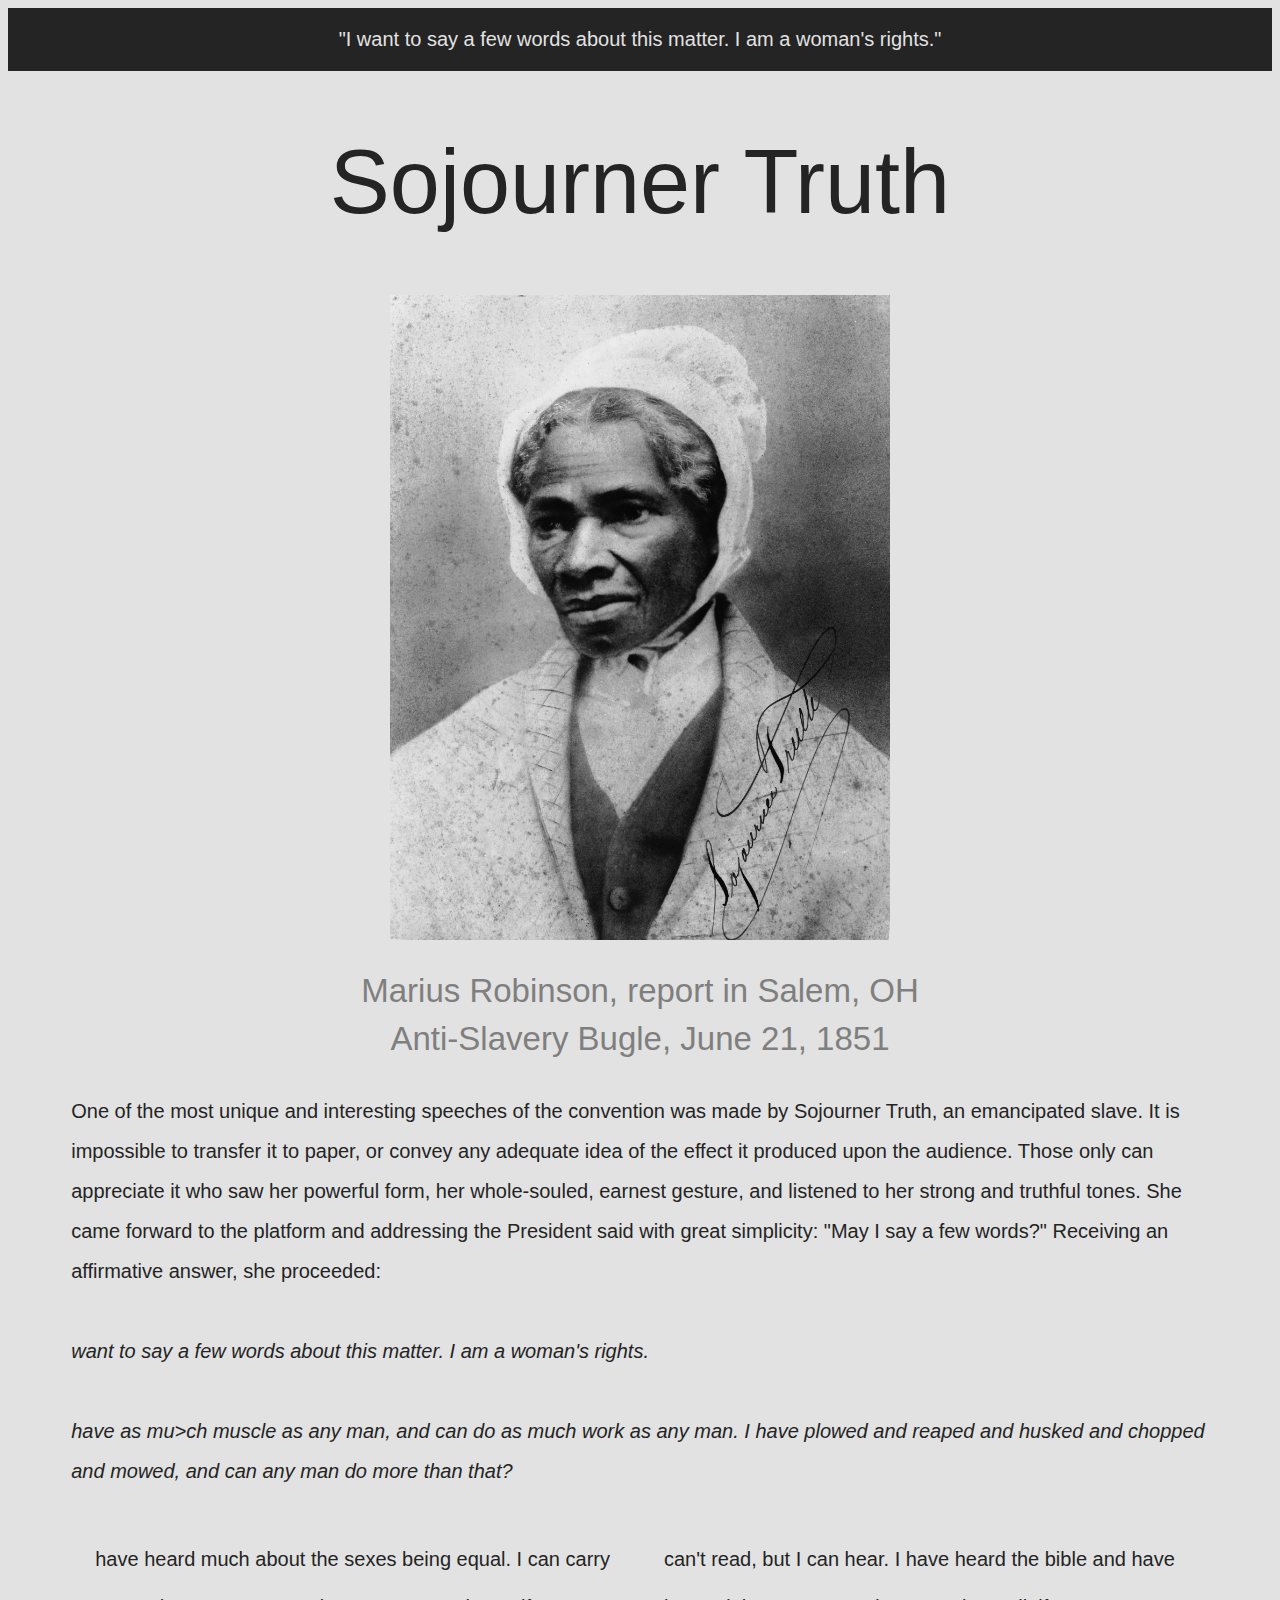
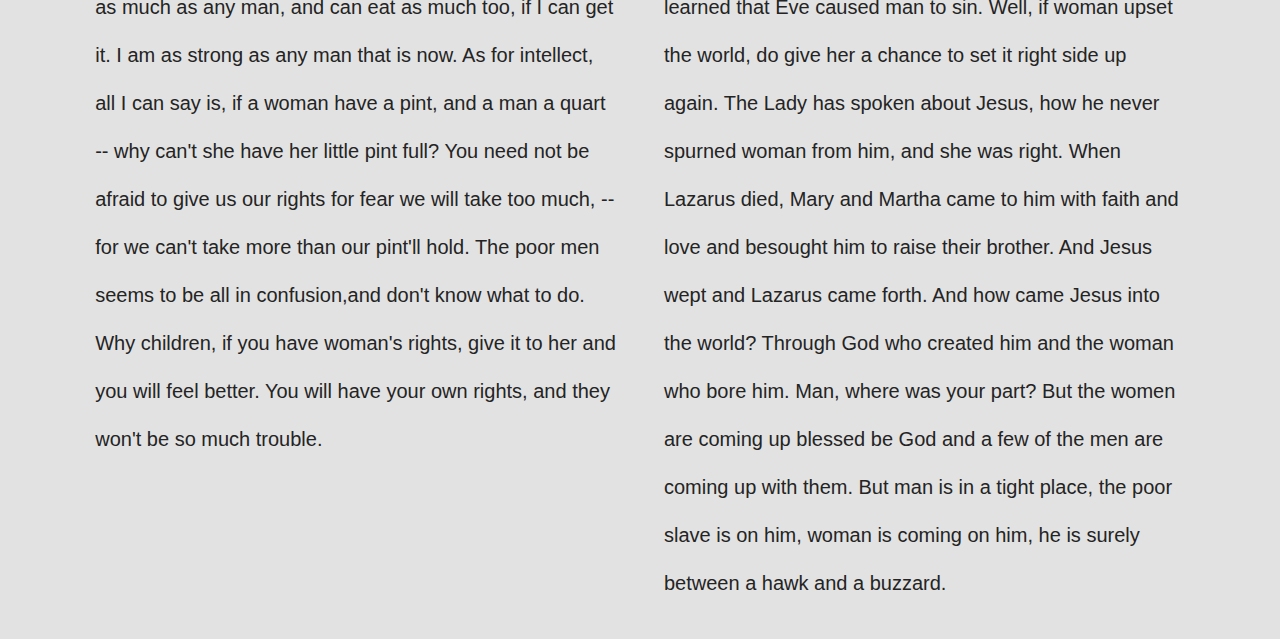
==== index.html @ 69feef48 "update" ====
<!DOCTYPE html>
<html lang="en">
	<head>
		<meta charset="UTF-8">
		<meta name="viewport" content="width=device-width, initial-scale=1.0">
		<title>Sojouner Truth Speech</title>
		<link href="https://fonts.googleapis.com/css?family=Cormorant+Garamond:700i|Fira+Sans" rel="stylesheet">
		<link rel="stylesheet" href="style.css">
	</head>
	<body>
		<div class = "top"> 
			<h3>"I want to say a few words about this matter. 
				I am a woman's rights."</h3>
			</div>
		<main>

			<h1>Sojourner Truth</h1>

			<img src="images/myimage.jpg" alt ="Sojourner Truth picture" width ="500" class = "center">
			<h2>Marius Robinson, report in Salem, OH <br>
				Anti-Slavery Bugle, June 21, 1851</h2>
				<p>One of the most unique and interesting speeches of the convention was made by Sojourner Truth, an emancipated slave. It is impossible to transfer it to paper, or convey any adequate idea of 
					the effect it produced upon the audience. Those only can appreciate it who saw her powerful form, her whole-souled, earnest gesture, and listened to her strong and truthful tones. She came 
					forward to the platform and addressing the President said with great simplicity: "May I say a few words?" Receiving an affirmative answer, she proceeded:<br>
			<br>
					<em> want to say a few words about this matter. I am a woman's rights.</em><br>		
					<br>
					<em> have as mu>ch muscle as any man, and can do as much work as any man. I have plowed and reaped and husked and chopped and mowed, and can any man do more than that?</em></p>
			<div class = "col">
				<p>have heard much about the sexes being equal. I can carry as much as any man, and can eat as much too, if I can get it. I am as strong as any man that is now. As for intellect, all I can say is, 
					if a woman have a pint, and a man a quart -- why can't she have her little pint full? You need not be afraid to give us our rights for fear we will take too much, -- for we can't take more than 
					our pint'll hold. The poor men seems to be all in confusion,and don't know what to do. Why children, if you have woman's rights, give it to her and you will feel better. You will have your own rights, 
					and they won't be so much trouble.	</p>

			
					<p>can't read, but I can hear. I have heard the bible and have learned that Eve caused man to sin. Well, if woman upset the world, do give her a chance to set it right side up again. The Lady has spoken about Jesus, 
					how he never spurned woman from him, and she was right. When Lazarus died, Mary and Martha came to him with faith and love and besought him to raise their brother. And Jesus wept and Lazarus came forth. And how came Jesus into the world? Through God who created him and the woman who bore him. Man, where was your part? But the women are coming up blessed be God and a few of the men are coming up with them. But man is in a tight place, the poor slave is on him, 
					woman is coming on him, he is surely between a hawk and a buzzard.
				</p>
			</div>
			</main>
		</body>
	</html>
---- style.css ----
body {
	font-Family: 'Frank Ruhl Libre', Sans-Serif;
	font-size: 20px;
	font-weight:lighter;
	background-color: rgb(226, 226, 226);
	margin: 22;
	vertical-align: baseline;
}

h1, h2, h3{
	Font-Family: 'Raleway', Sans-Serif;
	color: rgb(127, 127, 127);
	margin: 24;

}

h1 {
	font-size: 90px;
	text-align: center;
	font-weight:lighter;
	color:rgb(36, 36, 36);
}

h2 {
	font-size: 33px;
	font-weight:normal;
	text-align: center;
	line-height: 48px;
}

h3 {
	font-size: 20px;
	text-align: center;
	text-orientation: mixed;
	font-weight:lighter;
	color: rgb(226, 226, 226);
}
p {
	line-height: 40px;
	margin: 24;
	color:rgb(36, 36, 36);

}

main {
	width: 90%;
	margin-left:auto;
	margin-right:auto;
}

.center {
	display: block; 
	margin-left: auto;
	margin-right: auto;
	}

.top{
	background-color:rgb(36, 36, 36);
	overflow: hidden;
	position: sticky;
	top: 0; 
	left: 0;
	right: 0;
	width: 100% 
	}

.col {
	display: flex;
	}
	
.col p {
	margin:24px;
	line-height: 48px;
	}

.col p:nth-child(1) {
	flex: 100%;
	}

.col p:nth-child(2) {
	flex: 100%;
	}
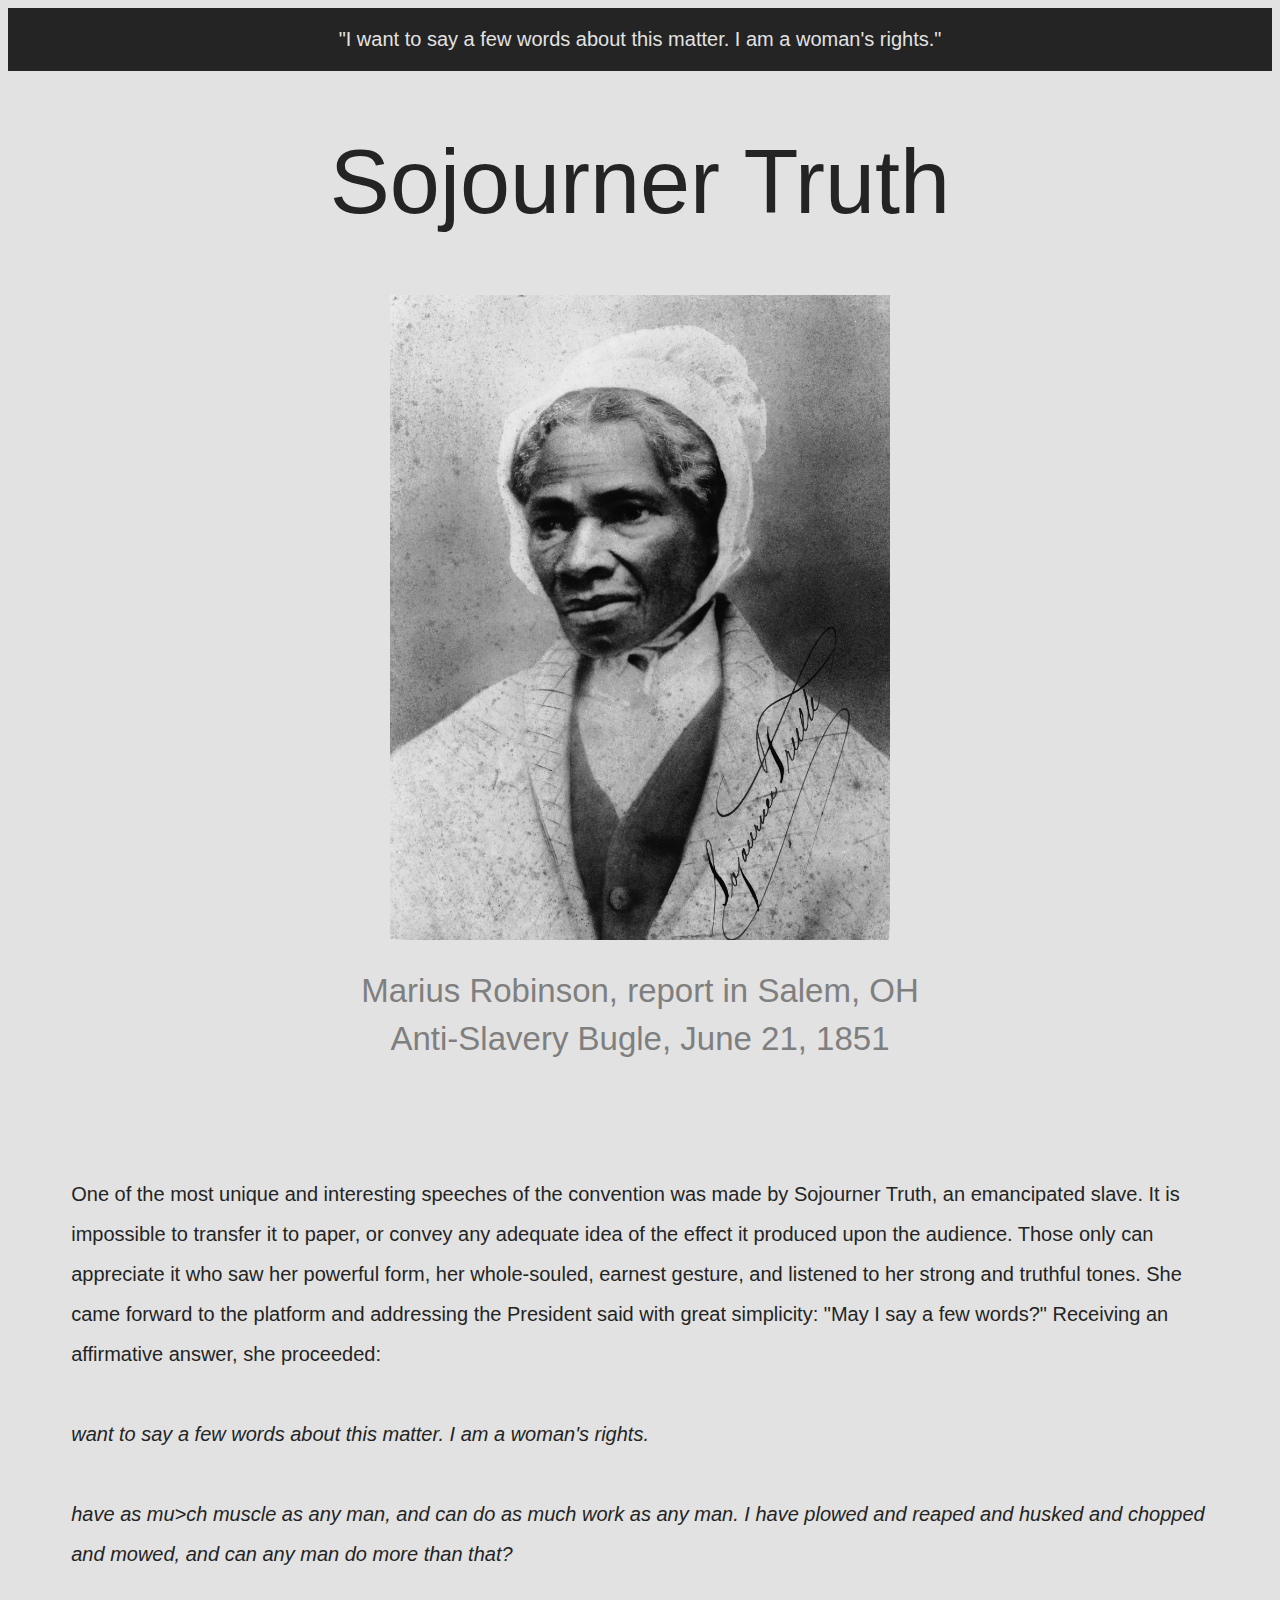
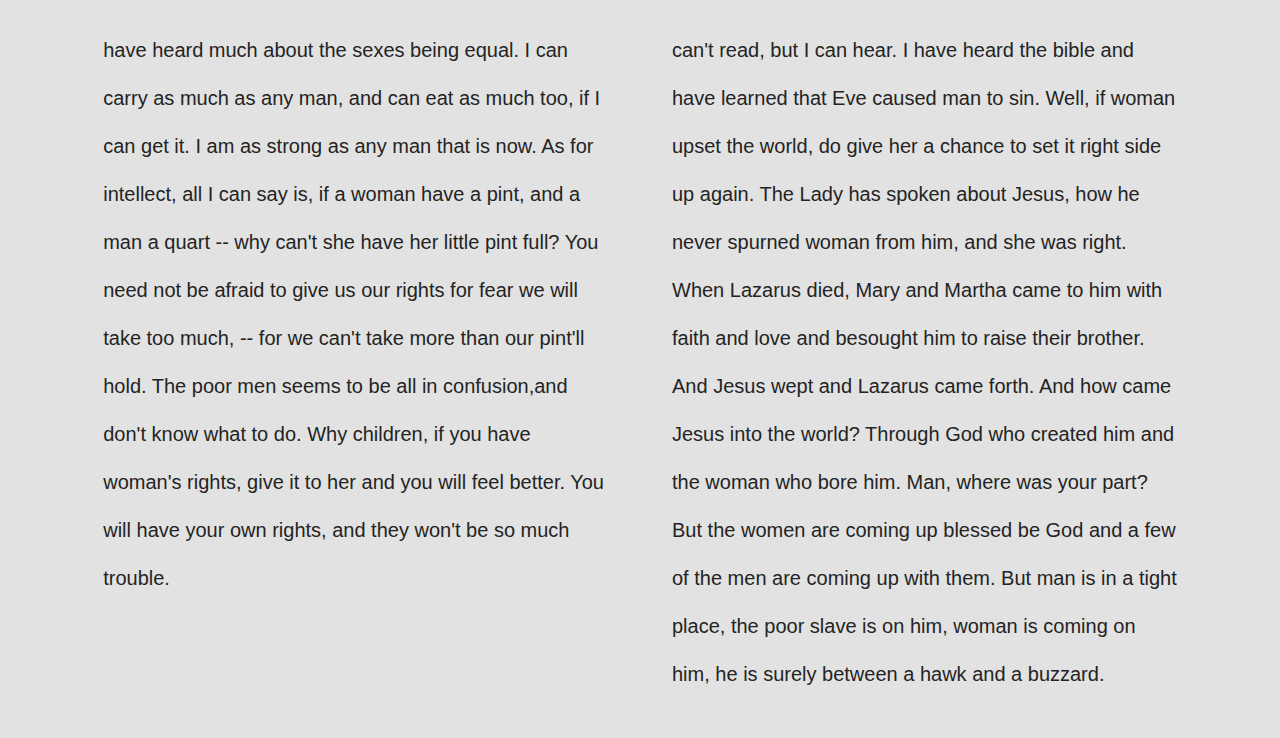
==== commit 632689c2: "added button" ====
--- a/index.html
+++ b/index.html
@@ -18,8 +18,9 @@
 
 			<img src="images/myimage.jpg" alt ="Sojourner Truth picture" width ="500" class = "center">
 			<h2>Marius Robinson, report in Salem, OH <br>
-				Anti-Slavery Bugle, June 21, 1851</h2>
-				<p>One of the most unique and interesting speeches of the convention was made by Sojourner Truth, an emancipated slave. It is impossible to transfer it to paper, or convey any adequate idea of 
+				Anti-Slavery Bugle, June 21, 1851</h2><br>
+
+				<p><br>One of the most unique and interesting speeches of the convention was made by Sojourner Truth, an emancipated slave. It is impossible to transfer it to paper, or convey any adequate idea of 
 					the effect it produced upon the audience. Those only can appreciate it who saw her powerful form, her whole-souled, earnest gesture, and listened to her strong and truthful tones. She came 
 					forward to the platform and addressing the President said with great simplicity: "May I say a few words?" Receiving an affirmative answer, she proceeded:<br>
 			<br>
--- a/style.css
+++ b/style.css
@@ -5,17 +5,30 @@
 	font-size: 20px;
 	font-weight:lighter;
 	background-color: rgb(226, 226, 226);
-	margin: 22;
+	margin: 24;
 	vertical-align: baseline;
 }
 
-h1, h2, h3{
+h1, h2, h3, a{ 
 	Font-Family: 'Raleway', Sans-Serif;
 	color: rgb(127, 127, 127);
 	margin: 24;
 
+
 }
-
+a{
+	text-decoration: none;	
+	text-align: center;
+	border: 1px;
+	color: rgb(36, 36, 36);
+	border-style: solid;
+	border-color: rgb(36, 36, 36);
+	padding: 15px 32px;
+	bottom: 50;
+	float: center;
+	border-radius: 8px;
+}	
+	
 h1 {
 	font-size: 90px;
 	text-align: center;
@@ -71,7 +84,7 @@
 	}
 	
 .col p {
-	margin:24px;
+	margin:32px;
 	line-height: 48px;
 	}
 
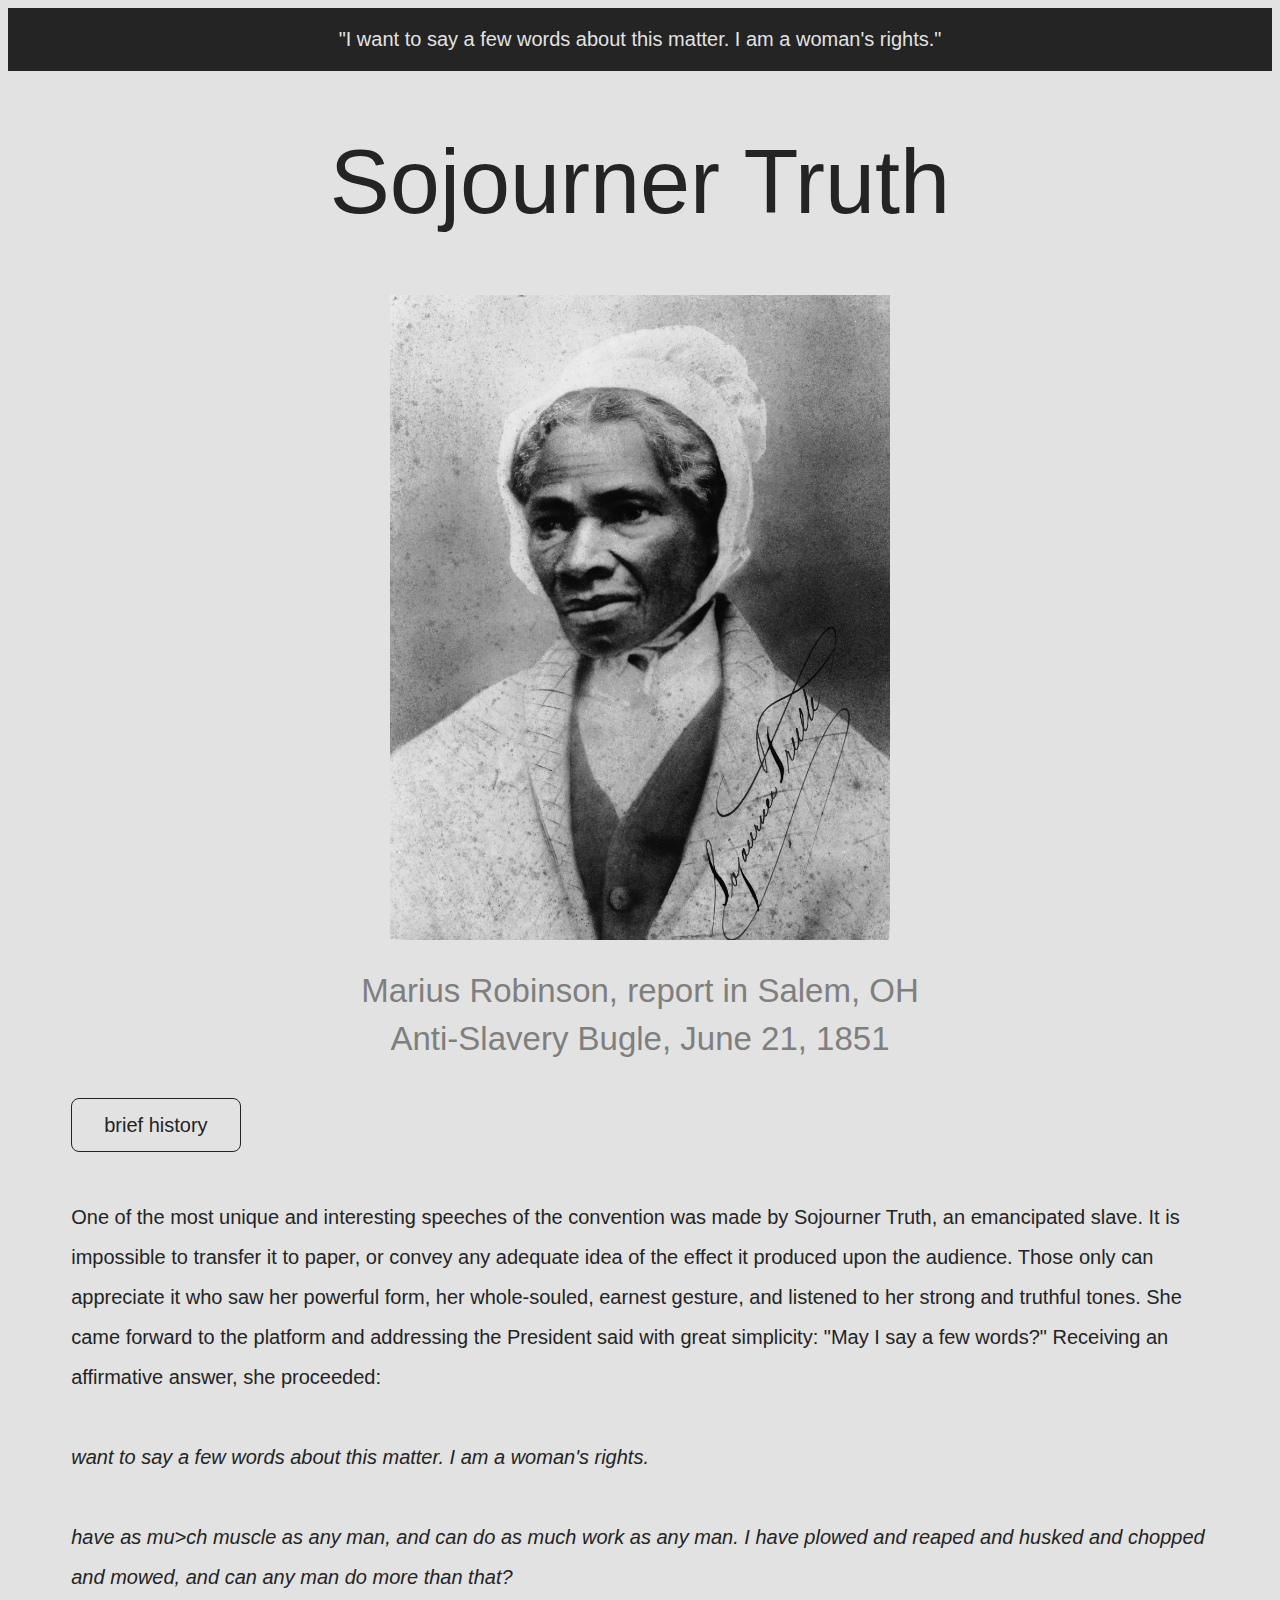
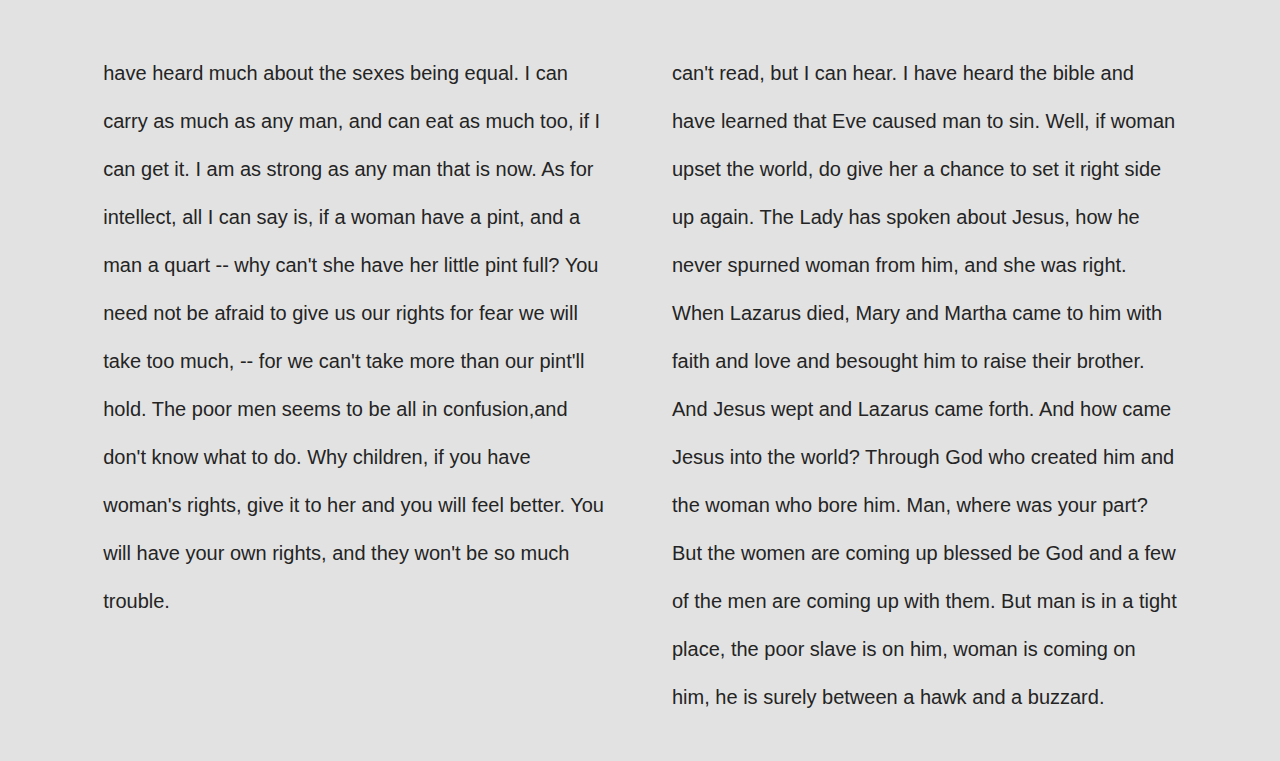
==== commit e48577d6: "Update index.html" ====
--- a/index.html
+++ b/index.html
@@ -19,6 +19,8 @@
 			<img src="images/myimage.jpg" alt ="Sojourner Truth picture" width ="500" class = "center">
 			<h2>Marius Robinson, report in Salem, OH <br>
 				Anti-Slavery Bugle, June 21, 1851</h2><br>
+
+				<a href="https://www.womenshistory.org/education-resources/biographies/sojourner-truth">brief history</a>
 
 				<p><br>One of the most unique and interesting speeches of the convention was made by Sojourner Truth, an emancipated slave. It is impossible to transfer it to paper, or convey any adequate idea of 
 					the effect it produced upon the audience. Those only can appreciate it who saw her powerful form, her whole-souled, earnest gesture, and listened to her strong and truthful tones. She came 
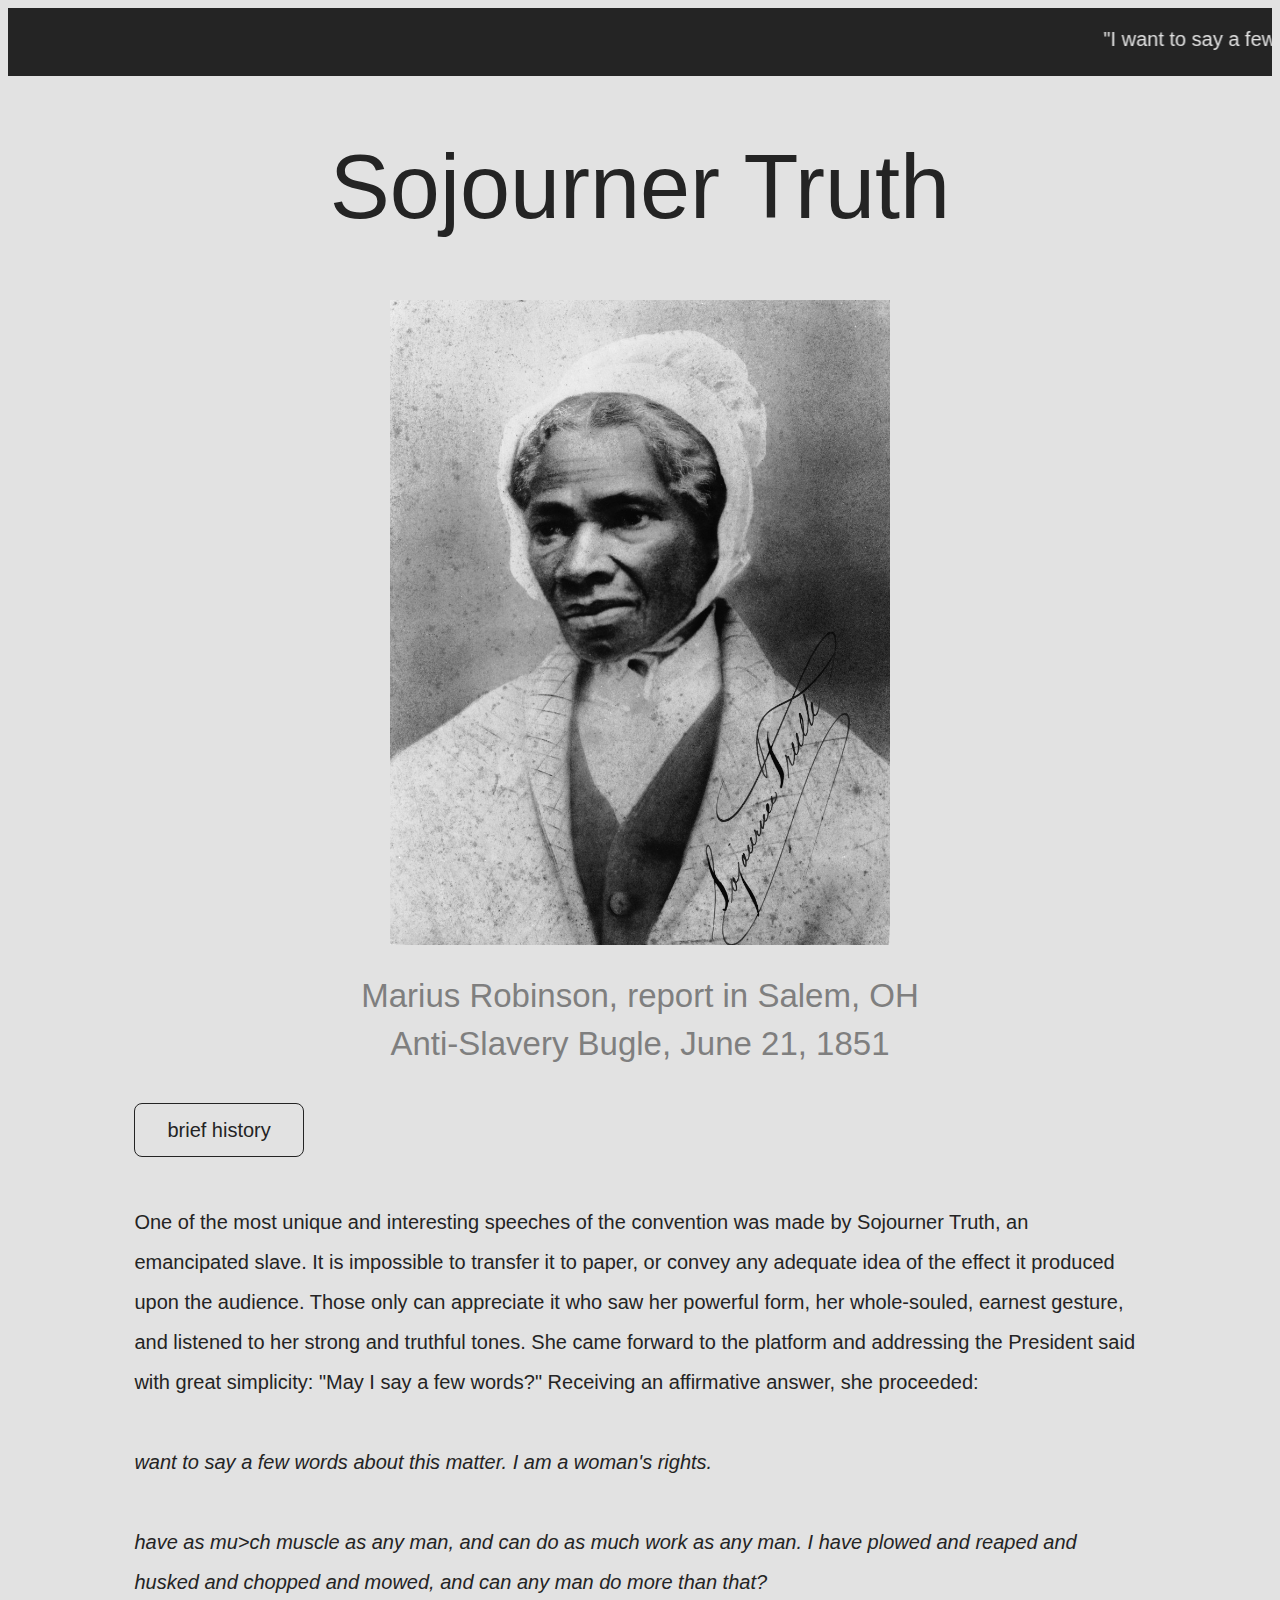
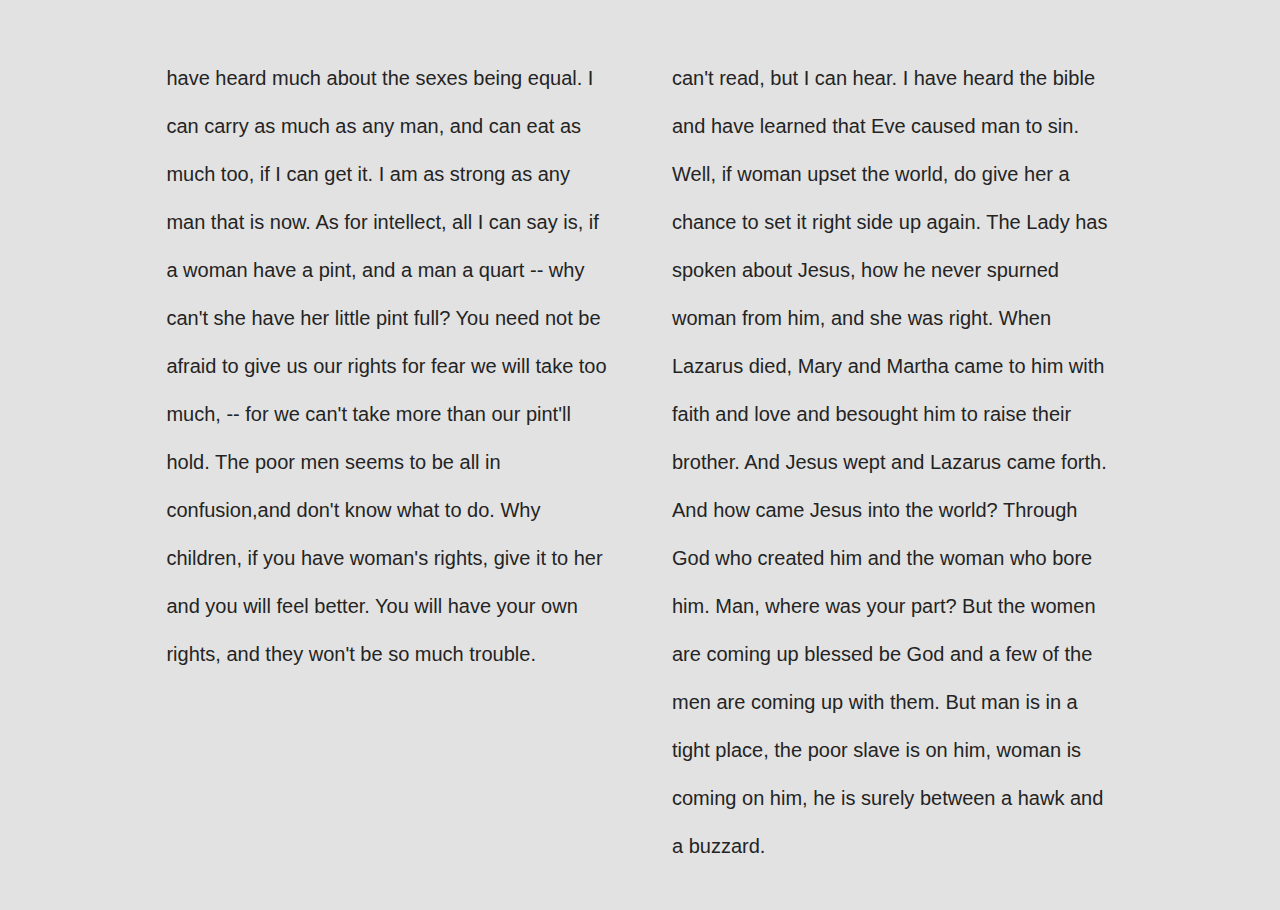
==== commit c648b3cd: "yes" ====
--- a/index.html
+++ b/index.html
@@ -9,8 +9,8 @@
 	</head>
 	<body>
 		<div class = "top"> 
-			<h3>"I want to say a few words about this matter. 
-				I am a woman's rights."</h3>
+			<h3><marquee width="100%" direction="left" scrollamount="20">"I want to say a few words about this matter. 
+				I am a woman's rights."</marquee></h3>
 			</div>
 		<main>
 
--- a/style.css
+++ b/style.css
@@ -58,7 +58,7 @@
 }
 
 main {
-	width: 90%;
+	width: 80%;
 	margin-left:auto;
 	margin-right:auto;
 }
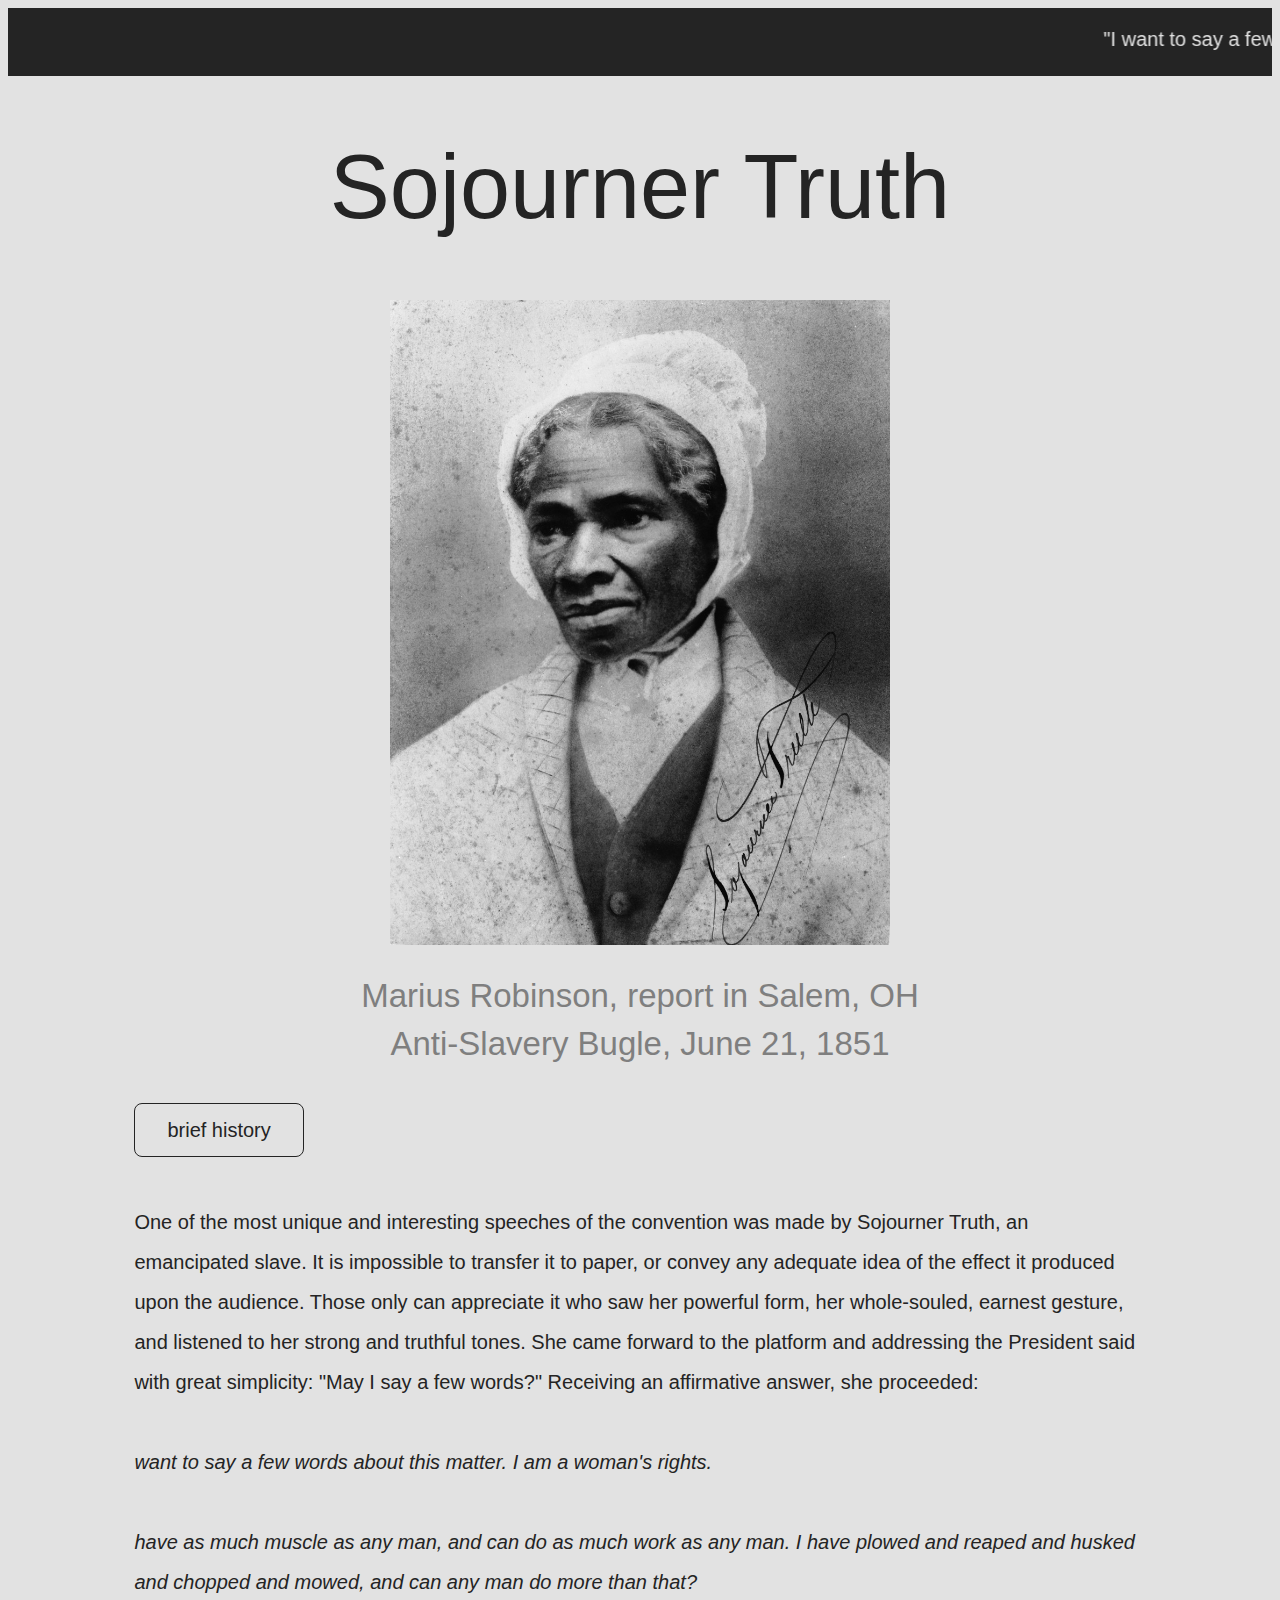
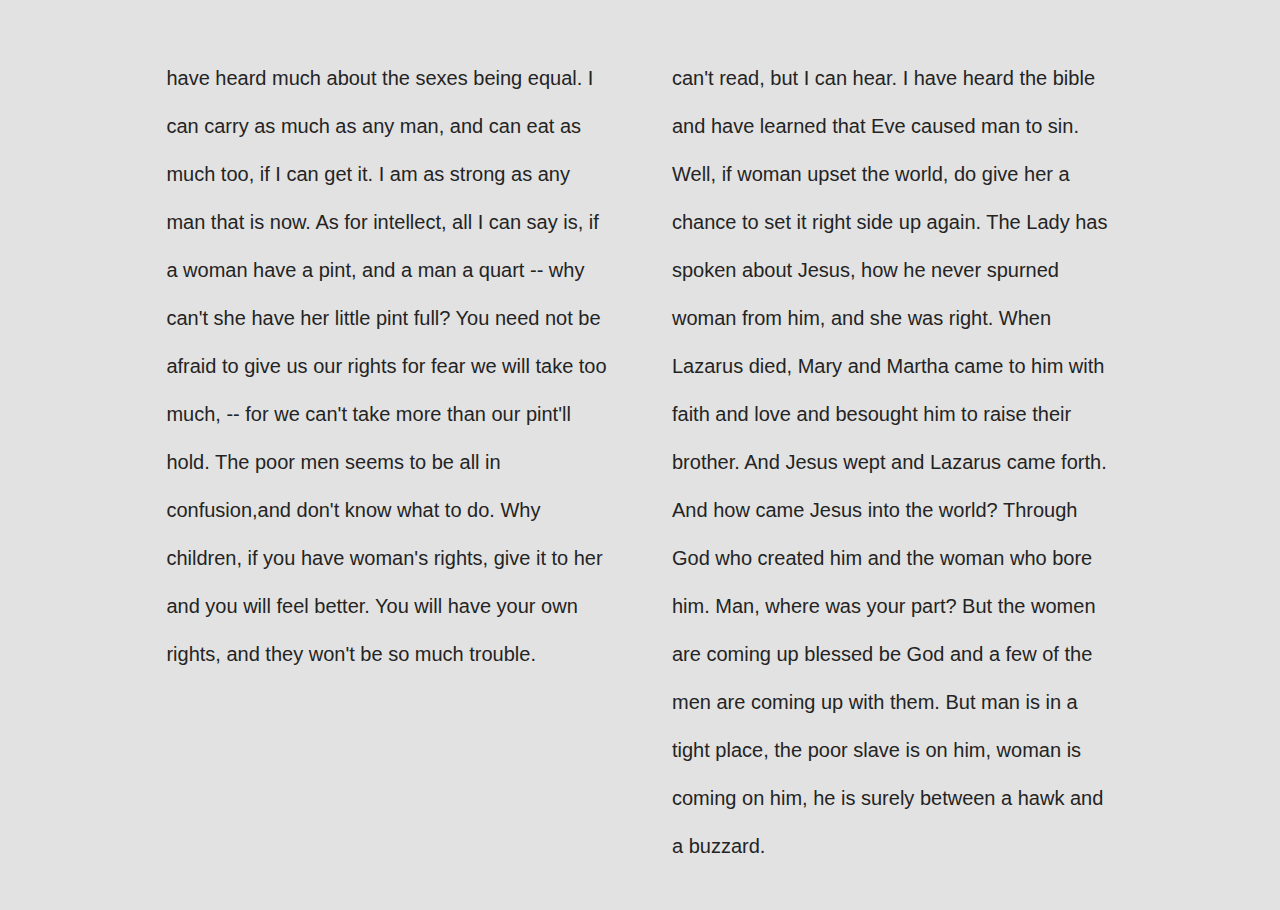
==== commit 424d9348: "typo" ====
--- a/index.html
+++ b/index.html
@@ -28,7 +28,7 @@
 			<br>
 					<em> want to say a few words about this matter. I am a woman's rights.</em><br>		
 					<br>
-					<em> have as mu>ch muscle as any man, and can do as much work as any man. I have plowed and reaped and husked and chopped and mowed, and can any man do more than that?</em></p>
+					<em> have as much muscle as any man, and can do as much work as any man. I have plowed and reaped and husked and chopped and mowed, and can any man do more than that?</em></p>
 			<div class = "col">
 				<p>have heard much about the sexes being equal. I can carry as much as any man, and can eat as much too, if I can get it. I am as strong as any man that is now. As for intellect, all I can say is, 
 					if a woman have a pint, and a man a quart -- why can't she have her little pint full? You need not be afraid to give us our rights for fear we will take too much, -- for we can't take more than 
--- a/style.css
+++ b/style.css
@@ -16,13 +16,25 @@
 
 
 }
-a{
+a {  
 	text-decoration: none;	
 	text-align: center;
 	border: 1px;
 	color: rgb(36, 36, 36);
 	border-style: solid;
 	border-color: rgb(36, 36, 36);
+	padding: 15px 32px;
+	bottom: 50;
+	float: center;
+	border-radius: 8px;
+}	
+
+a:hover{  
+	text-decoration: none;	
+	text-align: center;
+	border: 1px;
+	color: rgb(36, 36, 36);
+	border-style: solid;
 	padding: 15px 32px;
 	bottom: 50;
 	float: center;
